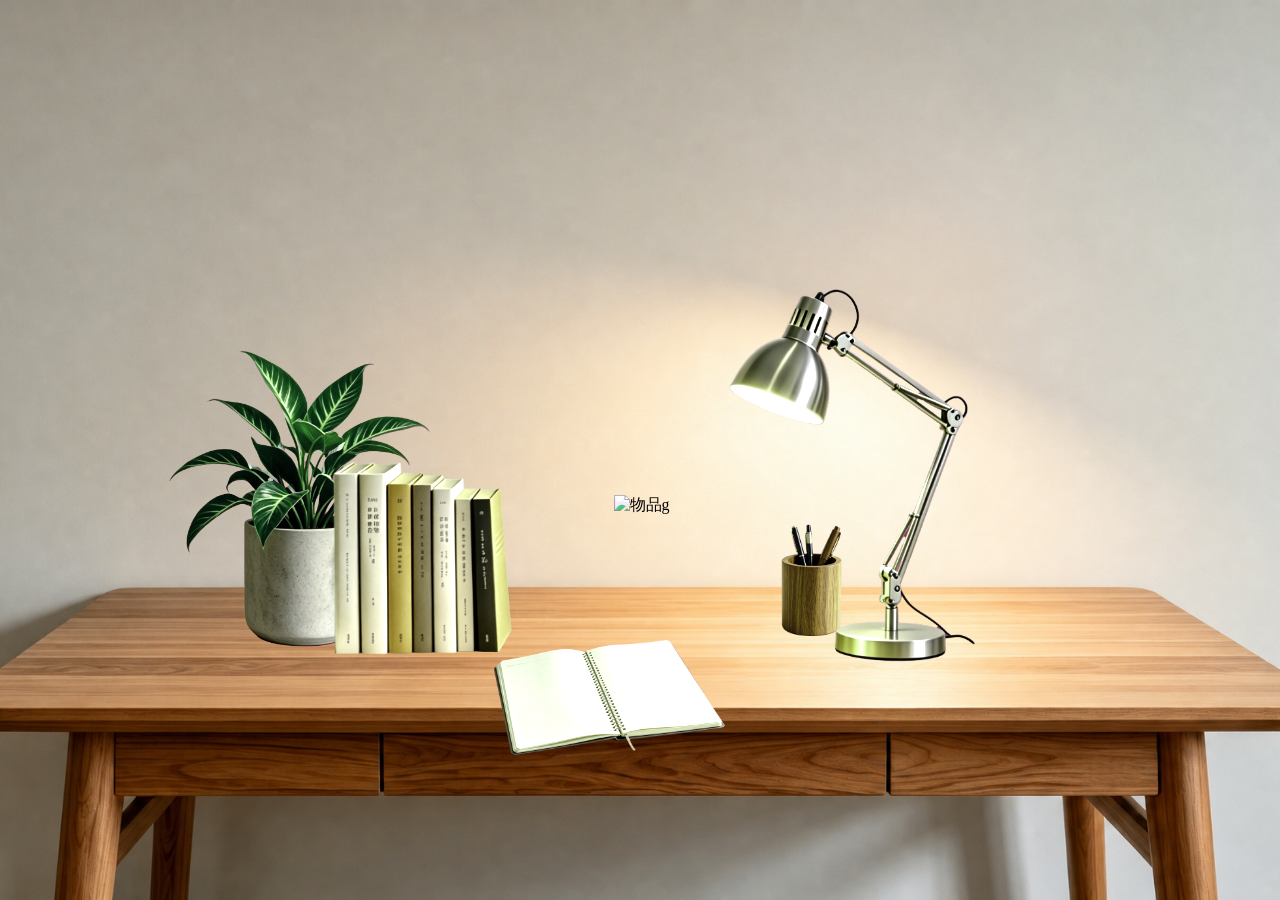
==== index.html @ 7837cdca "Add files via upload" ====
<!DOCTYPE html>
<html lang="zh-CN">
<head>
    <meta charset="UTF-8">
    <meta name="viewport" content="width=device-width, initial-scale=1.0">
    <title>桌里时光 - 桌面</title>
    <link rel="stylesheet" href="style.css">
    <script src="script.js" defer></script>
</head>
<body>
    <div class="desktop-scene">
        <div class="desk-background"></div>

        <div class="desk-item item-c" id="timerTrigger">
            <img src="assets/c.png" alt="物品c" class="item-img">
        </div>
        <div class="timer-float-display" id="timerFloatDisplay" style="display:none;">
            <span class="timer-float-emoji" id="timerFloatEmoji"></span>
            <span class="timer-float-time" id="timerFloatTime"></span>
        </div>

        <div class="desk-item item-f" id="readerTrigger">
            <img src="assets/f.png" alt="物品f" class="item-img">
        </div>

        <div class="desk-item item-g" id="calendarTrigger">
            <img src="assets/g.PNG" alt="物品g" class="item-img" id="imgG">
        </div>

        <div class="desk-item item-d" id="notebookTrigger">
            <img src="assets/d.png" alt="物品d" class="item-img">
        </div>

        <div class="desk-item item-b">
            <img src="assets/b.png" alt="物品b" class="item-img">
        </div>

        <div class="desk-item item-e" id="lampTrigger">
            <img src="assets/e.png" alt="物品e" class="item-img" id="lampImg">
        </div>
    </div>

    <div class="notebook-overlay" id="notebookOverlay">
        <div class="notebook" id="notebook">
            <div class="notebook-header">
                <span class="page-indicator">第 <span id="currentPage">1</span> 页</span>
                <div class="header-buttons">
                    <button class="save-btn" id="saveBtn">保存</button>
                    <button class="close-btn" id="closeNotebook">×</button>
                </div>
            </div>
            <div class="notebook-content" id="notebookContent">
                <textarea class="notebook-textarea" placeholder="在这里写下你的想法..."></textarea>
            </div>
            <div class="notebook-footer">
                <button class="nav-btn" id="prevPage">◀ 上一页</button>
                <button class="nav-btn" id="nextPage">下一页 ▶</button>
            </div>
        </div>
    </div>

    <div class="calendar-overlay" id="calendarOverlay">
        <div class="calendar" id="calendar">
            <div class="calendar-header">
                <button class="cal-nav-btn" id="prevMonth">◀</button>
                <span class="calendar-title" id="calendarTitle"></span>
                <button class="cal-nav-btn" id="nextMonth">▶</button>
                <button class="cal-close-btn" id="closeCalendar">×</button>
            </div>
            <div class="calendar-weekdays">
                <span>日</span><span>一</span><span>二</span><span>三</span><span>四</span><span>五</span><span>六</span>
            </div>
            <div class="calendar-days" id="calendarDays"></div>
            <div class="calendar-schedule">
                <div class="schedule-date" id="scheduleDate"></div>
                <textarea class="schedule-input" id="scheduleInput" placeholder="在此输入日程安排..."></textarea>
                <button class="schedule-save-btn" id="saveSchedule" onclick="saveScheduleDirect()">保存日程</button>
            </div>
        </div>
    </div>

    <div class="reader-overlay" id="readerOverlay">
        <div class="reader" id="reader">
            <div class="reader-header">
                <span class="reader-title">电子书阅读器</span>
                <div class="reader-controls">
                    <button class="reader-btn" id="minimizeReader">─</button>
                    <button class="reader-btn close" id="closeReader">×</button>
                </div>
            </div>
            <div class="reader-search">
                <input type="text" class="search-input" id="searchInput" placeholder="搜索书名或作者...">
                <button class="search-btn" id="searchBtn">搜索</button>
            </div>
            <div class="reader-content">
                <div class="search-results" id="searchResults"></div>
                <div class="book-preview" id="bookPreview" style="display:none;">
                    <div class="preview-header">
                        <img class="book-cover" id="bookCover" src="" alt="封面">
                        <div class="book-info">
                            <h3 class="book-title" id="bookTitle"></h3>
                            <p class="book-author" id="bookAuthor"></p>
                            <p class="book-desc" id="bookDesc"></p>
                            <button class="read-btn" id="readBtn">在线阅读</button>
                        </div>
                    </div>
                    <div class="preview-body" id="previewBody"></div>
                </div>
            </div>
        </div>
    </div>

    <div class="timer-overlay" id="timerOverlay">
        <div class="timer" id="timer">
            <div class="timer-header">
                <span class="timer-title">专注计时器</span>
                <button class="timer-close" id="closeTimer">×</button>
            </div>
            <div class="timer-setup" id="timerSetup">
                <p class="timer-desc">设置专注时间（分钟）</p>
                <div class="time-input-group">
                    <button class="time-adjust" id="decreaseTime">−</button>
                    <input type="number" class="time-input" id="timeInput" value="25" min="1" max="120">
                    <button class="time-adjust" id="increaseTime">+</button>
                </div>
                <button class="start-timer-btn" id="startTimer">开始计时</button>
            </div>
            <div class="timer-display" id="timerDisplay" style="display:none;">
                <div class="timer-circle">
                    <svg class="timer-svg" viewBox="0 0 100 100">
                        <circle class="timer-bg-circle" cx="50" cy="50" r="45"></circle>
                        <circle class="timer-progress" id="timerProgress" cx="50" cy="50" r="45"></circle>
                    </svg>
                    <div class="timer-time" id="timerTime">25:00</div>
                </div>
                <div class="timer-status" id="timerStatus">专注中...</div>
                <button class="pause-btn" id="pauseTimer">暂停</button>
                <button class="reset-btn" id="resetTimer">重置</button>
            </div>
            <div class="timer-complete" id="timerComplete" style="display:none;">
                <div class="complete-icon">🎉</div>
                <h3>太棒了！</h3>
                <p class="complete-msg" id="completeMsg">你完成了<span id="completedMins">25</span>分钟的专注学习！</p>
                <button class="done-btn" id="doneTimer">完成</button>
            </div>
        </div>
    </div>
</body>
</html>
---- style.css ----
* {
    margin: 0;
    padding: 0;
    box-sizing: border-box;
}

body {
    margin: 0;
    padding: 0;
    overflow: hidden;
}

.desktop-scene {
    position: relative;
    width: 100vw;
    height: 100vh;
}

.desk-background {
    position: absolute;
    top: 0;
    left: 0;
    width: 100%;
    height: 100%;
    background: url('assets/z.png') no-repeat center center;
    background-size: cover;
    z-index: 1;
}

.desk-item {
    position: absolute;
    z-index: 2;
    transition: transform 0.3s ease;
    cursor: pointer;
}

.desk-item:hover {
    transform: scale(1.05);
    z-index: 10;
}

.item-img {
    filter: hue-rotate(35deg) saturate(0.8) brightness(1.1);
    object-fit: contain;
}

.item-c {
    bottom: 27%;
    left: 10%;
    width: 336px;
    height: 336px;
}

.item-c .item-img {
    width: 100%;
    height: 100%;
    filter: hue-rotate(25deg) saturate(0.75) brightness(1.12);
}

.item-f {
    bottom: 25%;
    left: 24%;
    width: 220px;
    height: 220px;
}

.item-f .item-img {
    width: 100%;
    height: 100%;
    filter: hue-rotate(30deg) saturate(0.75) brightness(1.15);
}

.item-g {
    bottom: 25%;
    right: 38%;
    width: 180px;
    height: 180px;
}

.item-g .item-img {
    width: 100%;
    height: 100%;
    filter: hue-rotate(32deg) saturate(0.78) brightness(1.12);
}

.item-d {
    bottom: 9%;
    left: 38%;
    width: 240px;
    height: 240px;
}

.item-d .item-img {
    width: 100%;
    height: 100%;
    filter: hue-rotate(35deg) saturate(0.8) brightness(1.15);
}

.item-b {
    bottom: 29%;
    right: 32%;
    width: 120px;
    height: 120px;
}

.item-b .item-img {
    width: 100%;
    height: 100%;
    filter: hue-rotate(30deg) saturate(0.7) brightness(1.15);
}

.item-e {
    bottom: 25%;
    right: 18%;
    width: 400px;
    height: 400px;
}

.item-e .item-img {
    width: 100%;
    height: 100%;
    filter: hue-rotate(38deg) saturate(0.65) brightness(1.18);
}

@media (max-width: 768px) {
    .item-b {
        width: 70px;
        height: 70px;
        right: 30%;
    }

    .item-e {
        width: 200px;
        height: 200px;
        right: 5%;
    }
}

.notebook-overlay {
    position: fixed;
    top: 0;
    left: 0;
    width: 100%;
    height: 100%;
    background: rgba(0, 0, 0, 0.5);
    display: none;
    justify-content: center;
    align-items: center;
    z-index: 1000;
}

.notebook-overlay.active {
    display: flex;
}

.notebook {
    width: 75vw;
    height: 80vh;
    max-width: 1200px;
    background: linear-gradient(135deg, #f5e6d3 0%, #f0dcc5 100%);
    border-radius: 8px;
    box-shadow: 0 20px 60px rgba(0, 0, 0, 0.3), inset 0 2px 4px rgba(255, 255, 255, 0.5);
    display: flex;
    flex-direction: column;
    position: relative;
    cursor: move;
}

.notebook::before {
    content: '';
    position: absolute;
    left: 60px;
    top: 0;
    bottom: 0;
    width: 2px;
    background: rgba(200, 150, 100, 0.4);
}

.notebook-header {
    padding: 15px 20px;
    display: flex;
    justify-content: space-between;
    align-items: center;
    border-bottom: 1px solid rgba(180, 140, 100, 0.3);
    background: rgba(255, 255, 255, 0.2);
}

.page-indicator {
    font-size: 16px;
    color: #6b5344;
    font-weight: 500;
}

.header-buttons {
    display: flex;
    gap: 10px;
    align-items: center;
}

.save-btn {
    padding: 8px 16px;
    border: 1px solid rgba(100, 160, 100, 0.5);
    background: rgba(100, 160, 100, 0.2);
    color: #4a6b4a;
    border-radius: 6px;
    cursor: pointer;
    font-size: 14px;
    transition: all 0.3s ease;
}

.save-btn:hover {
    background: rgba(100, 160, 100, 0.4);
    color: #2d4a2d;
}

.close-btn {
    width: 32px;
    height: 32px;
    border: none;
    background: rgba(180, 100, 80, 0.2);
    color: #6b5344;
    font-size: 24px;
    border-radius: 50%;
    cursor: pointer;
    display: flex;
    align-items: center;
    justify-content: center;
    transition: all 0.3s ease;
}

.close-btn:hover {
    background: rgba(180, 100, 80, 0.4);
    color: #fff;
}

.notebook-content {
    flex: 1;
    padding: 30px 40px 20px 80px;
    overflow: hidden;
}

.notebook-textarea {
    width: 100%;
    height: 100%;
    border: none;
    background: transparent;
    resize: none;
    font-size: 18px;
    line-height: 2;
    color: #4a3c31;
    font-family: 'Georgia', serif;
    outline: none;
}

.notebook-textarea::placeholder {
    color: #a89080;
}

.notebook-footer {
    padding: 15px 20px;
    display: flex;
    justify-content: space-between;
    border-top: 1px solid rgba(180, 140, 100, 0.3);
    background: rgba(255, 255, 255, 0.2);
}

.nav-btn {
    padding: 10px 20px;
    border: 1px solid rgba(180, 140, 100, 0.4);
    background: rgba(255, 255, 255, 0.3);
    color: #6b5344;
    border-radius: 6px;
    cursor: pointer;
    font-size: 14px;
    transition: all 0.3s ease;
}

.nav-btn:hover {
    background: rgba(180, 140, 100, 0.3);
}

.nav-btn:disabled {
    opacity: 0.5;
    cursor: not-allowed;
}

.save-notification {
    position: fixed;
    bottom: 30px;
    left: 50%;
    transform: translateX(-50%);
    padding: 12px 24px;
    background: rgba(100, 160, 100, 0.9);
    color: white;
    border-radius: 8px;
    font-size: 16px;
    z-index: 2000;
    animation: fadeInOut 2s ease;
}

@keyframes fadeInOut {
    0% { opacity: 0; transform: translateX(-50%) translateY(20px); }
    20% { opacity: 1; transform: translateX(-50%) translateY(0); }
    80% { opacity: 1; transform: translateX(-50%) translateY(0); }
    100% { opacity: 0; transform: translateX(-50%) translateY(-20px); }
}

.timer-float-display {
    position: absolute;
    top: 23%;
    left: 17%;
    z-index: 100;
    display: flex;
    align-items: center;
    gap: 8px;
    padding: 10px 16px;
    background: rgba(255, 255, 255, 0.85);
    border-radius: 12px;
    box-shadow: 0 4px 15px rgba(0, 0, 0, 0.2);
    font-size: 18px;
    color: #333;
}

.timer-float-emoji {
    font-size: 28px;
}

.timer-float-time {
    font-weight: bold;
    font-family: monospace;
}

@media (max-width: 768px) {
    .notebook {
        width: 90vw;
        height: 75vh;
    }

    .notebook::before {
        left: 40px;
    }

    .notebook-content {
        padding: 20px 20px 20px 55px;
    }

    .notebook-textarea {
        font-size: 16px;
    }
}

.calendar-overlay {
    position: fixed;
    top: 0;
    left: 0;
    width: 100%;
    height: 100%;
    background: rgba(0, 0, 0, 0.5);
    display: none;
    justify-content: center;
    align-items: center;
    z-index: 1000;
}

.calendar-overlay.active {
    display: flex;
}

.calendar {
    width: 400px;
    background: linear-gradient(135deg, #f5f5f5 0%, #e8e8e8 100%);
    border-radius: 12px;
    box-shadow: 0 20px 60px rgba(0, 0, 0, 0.3);
    padding: 20px;
    cursor: move;
}

.calendar-header {
    display: flex;
    justify-content: space-between;
    align-items: center;
    margin-bottom: 20px;
    padding-bottom: 15px;
    border-bottom: 2px solid rgba(0, 0, 0, 0.1);
}

.calendar-title {
    font-size: 22px;
    font-weight: bold;
    color: #333;
}

.cal-nav-btn {
    width: 36px;
    height: 36px;
    border: none;
    background: rgba(0, 0, 0, 0.05);
    color: #333;
    font-size: 16px;
    border-radius: 50%;
    cursor: pointer;
    transition: all 0.3s ease;
}

.cal-nav-btn:hover {
    background: rgba(0, 0, 0, 0.15);
}

.cal-close-btn {
    width: 32px;
    height: 32px;
    border: none;
    background: rgba(200, 100, 80, 0.2);
    color: #6b5344;
    font-size: 24px;
    border-radius: 50%;
    cursor: pointer;
    transition: all 0.3s ease;
}

.cal-close-btn:hover {
    background: rgba(200, 100, 80, 0.4);
    color: #fff;
}

.calendar-weekdays {
    display: grid;
    grid-template-columns: repeat(7, 1fr);
    text-align: center;
    margin-bottom: 10px;
}

.calendar-weekdays span {
    font-size: 14px;
    font-weight: bold;
    color: #666;
    padding: 5px;
}

.calendar-days {
    display: grid;
    grid-template-columns: repeat(7, 1fr);
    gap: 5px;
}

.calendar-day {
    width: 40px;
    height: 40px;
    display: flex;
    align-items: center;
    justify-content: center;
    font-size: 14px;
    color: #333;
    background: rgba(255, 255, 255, 0.5);
    border-radius: 50%;
    cursor: pointer;
    transition: all 0.2s ease;
}

.calendar-day:hover {
    background: rgba(100, 150, 200, 0.3);
}

.calendar-day.today {
    background: rgba(100, 160, 100, 0.4);
    font-weight: bold;
}

.calendar-day.selected {
    background: rgba(100, 150, 200, 0.6);
    font-weight: bold;
}

.calendar-day.other-month {
    color: #aaa;
}

.calendar-day.has-schedule::after {
    content: '•';
    color: #e74c3c;
    font-size: 10px;
    position: absolute;
    bottom: 2px;
}

.calendar-schedule {
    margin-top: 20px;
    padding-top: 15px;
    border-top: 2px solid rgba(0, 0, 0, 0.1);
}

.schedule-date {
    font-size: 16px;
    font-weight: bold;
    color: #333;
    margin-bottom: 10px;
}

.schedule-input {
    width: 100%;
    height: 80px;
    border: 1px solid rgba(0, 0, 0, 0.2);
    border-radius: 8px;
    padding: 10px;
    font-size: 14px;
    resize: none;
    font-family: inherit;
    background: rgba(255, 255, 255, 0.8);
}

.schedule-input:focus {
    outline: none;
    border-color: rgba(100, 150, 200, 0.6);
}

.schedule-save-btn {
    margin-top: 10px;
    padding: 10px 20px;
    border: 1px solid rgba(100, 160, 100, 0.5);
    background: rgba(100, 160, 100, 0.2);
    color: #4a6b4a;
    border-radius: 6px;
    cursor: pointer;
    font-size: 14px;
    transition: all 0.3s ease;
}

.schedule-save-btn:hover {
    background: rgba(100, 160, 100, 0.4);
    color: #2d4a2d;
}

@media (max-width: 768px) {
    .calendar {
        width: 90vw;
        padding: 15px;
    }

    .calendar-day {
        width: 35px;
        height: 35px;
        font-size: 12px;
    }
}

.reader-overlay {
    position: fixed;
    top: 0;
    left: 0;
    width: 100%;
    height: 100%;
    background: rgba(0, 0, 0, 0.5);
    display: none;
    justify-content: center;
    align-items: center;
    z-index: 1000;
}

.reader-overlay.active {
    display: flex;
}

.reader {
    width: 700px;
    height: 85vh;
    max-width: 90vw;
    background: linear-gradient(135deg, #f5e6d3 0%, #f0dcc5 100%);
    border-radius: 12px;
    box-shadow: 0 20px 60px rgba(0, 0, 0, 0.3);
    display: flex;
    flex-direction: column;
    cursor: move;
}

.reader-header {
    display: flex;
    justify-content: space-between;
    align-items: center;
    padding: 15px 20px;
    border-bottom: 2px solid rgba(180, 140, 100, 0.3);
    background: rgba(255, 255, 255, 0.2);
}

.reader-title {
    font-size: 18px;
    font-weight: bold;
    color: #6b5344;
}

.reader-controls {
    display: flex;
    gap: 10px;
}

.reader-btn {
    width: 32px;
    height: 32px;
    border: none;
    background: rgba(0, 0, 0, 0.1);
    color: #6b5344;
    font-size: 18px;
    border-radius: 50%;
    cursor: pointer;
    transition: all 0.3s ease;
}

.reader-btn:hover {
    background: rgba(0, 0, 0, 0.2);
}

.reader-btn.close:hover {
    background: rgba(200, 100, 80, 0.4);
    color: #fff;
}

.reader-search {
    display: flex;
    padding: 15px 20px;
    gap: 10px;
    border-bottom: 1px solid rgba(180, 140, 100, 0.2);
}

.search-input {
    flex: 1;
    padding: 10px 15px;
    border: 1px solid rgba(180, 140, 100, 0.4);
    border-radius: 6px;
    font-size: 14px;
    background: rgba(255, 255, 255, 0.8);
    outline: none;
}

.search-input:focus {
    border-color: rgba(100, 150, 200, 0.6);
}

.search-btn {
    padding: 10px 20px;
    border: 1px solid rgba(100, 160, 100, 0.5);
    background: rgba(100, 160, 100, 0.2);
    color: #4a6b4a;
    border-radius: 6px;
    cursor: pointer;
    font-size: 14px;
    transition: all 0.3s ease;
}

.search-btn:hover {
    background: rgba(100, 160, 100, 0.4);
    color: #2d4a2d;
}

.reader-content {
    flex: 1;
    overflow-y: auto;
    padding: 20px;
}

.search-results {
    display: grid;
    grid-template-columns: repeat(auto-fill, minmax(150px, 1fr));
    gap: 15px;
}

.book-item {
    background: rgba(255, 255, 255, 0.6);
    border-radius: 8px;
    padding: 10px;
    cursor: pointer;
    transition: all 0.3s ease;
    text-align: center;
}

.book-item:hover {
    background: rgba(255, 255, 255, 0.9);
    transform: translateY(-3px);
    box-shadow: 0 5px 15px rgba(0, 0, 0, 0.1);
}

.book-item img {
    width: 100%;
    height: 180px;
    object-fit: cover;
    border-radius: 4px;
    background: #ddd;
}

.book-item-title {
    font-size: 13px;
    font-weight: bold;
    color: #4a3c31;
    margin-top: 8px;
    overflow: hidden;
    text-overflow: ellipsis;
    white-space: nowrap;
}

.book-item-author {
    font-size: 11px;
    color: #8b7355;
    margin-top: 4px;
}

.book-preview {
    background: rgba(255, 255, 255, 0.6);
    border-radius: 8px;
    padding: 20px;
}

.preview-header {
    display: flex;
    gap: 20px;
    margin-bottom: 15px;
}

.book-cover {
    width: 120px;
    height: 160px;
    object-fit: cover;
    border-radius: 4px;
    background: #ddd;
}

.book-info {
    flex: 1;
}

.book-title {
    font-size: 18px;
    font-weight: bold;
    color: #4a3c31;
    margin: 0 0 8px 0;
}

.book-author {
    font-size: 14px;
    color: #8b7355;
    margin: 0 0 10px 0;
}

.book-desc {
    font-size: 13px;
    color: #6b5344;
    line-height: 1.6;
    margin: 0 0 15px 0;
    max-height: 80px;
    overflow: hidden;
}

.read-btn {
    padding: 10px 25px;
    border: 1px solid rgba(100, 150, 200, 0.5);
    background: rgba(100, 150, 200, 0.2);
    color: #4a6b8a;
    border-radius: 6px;
    cursor: pointer;
    font-size: 14px;
    transition: all 0.3s ease;
}

.read-btn:hover {
    background: rgba(100, 150, 200, 0.4);
    color: #2d4a6a;
}

.preview-body {
    border-top: 1px solid rgba(180, 140, 100, 0.3);
    padding-top: 15px;
}

.preview-body iframe {
    width: 100%;
    height: 400px;
    border: none;
    border-radius: 4px;
    background: #fff;
}

.loading {
    text-align: center;
    padding: 40px;
    color: #8b7355;
    font-size: 14px;
}

.no-results {
    text-align: center;
    padding: 40px;
    color: #8b7355;
    font-size: 14px;
}

@media (max-width: 768px) {
    .reader {
        width: 95vw;
        height: 80vh;
    }

    .preview-header {
        flex-direction: column;
        align-items: center;
    }

    .book-cover {
        width: 100px;
        height: 130px;
    }

    .book-info {
        text-align: center;
    }
}

.timer-overlay {
    position: fixed;
    top: 0;
    left: 0;
    width: 100%;
    height: 100%;
    background: rgba(0, 0, 0, 0.5);
    display: none;
    justify-content: center;
    align-items: center;
    z-index: 1000;
}

.timer-overlay.active {
    display: flex;
}

.timer {
    width: 350px;
    background: linear-gradient(135deg, #f5e6d3 0%, #f0dcc5 100%);
    border-radius: 12px;
    box-shadow: 0 20px 60px rgba(0, 0, 0, 0.3);
    padding: 25px;
    cursor: move;
}

.timer-header {
    display: flex;
    justify-content: space-between;
    align-items: center;
    margin-bottom: 25px;
    padding-bottom: 15px;
    border-bottom: 2px solid rgba(180, 140, 100, 0.3);
}

.timer-title {
    font-size: 20px;
    font-weight: bold;
    color: #6b5344;
}

.timer-close {
    width: 32px;
    height: 32px;
    border: none;
    background: rgba(200, 100, 80, 0.2);
    color: #6b5344;
    font-size: 24px;
    border-radius: 50%;
    cursor: pointer;
    transition: all 0.3s ease;
}

.timer-close:hover {
    background: rgba(200, 100, 80, 0.4);
    color: #fff;
}

.timer-setup {
    text-align: center;
}

.timer-desc {
    font-size: 16px;
    color: #6b5344;
    margin-bottom: 20px;
}

.time-input-group {
    display: flex;
    justify-content: center;
    align-items: center;
    gap: 15px;
    margin-bottom: 25px;
}

.time-adjust {
    width: 40px;
    height: 40px;
    border: none;
    background: rgba(100, 150, 200, 0.3);
    color: #4a6b8a;
    font-size: 24px;
    border-radius: 50%;
    cursor: pointer;
    transition: all 0.3s ease;
}

.time-adjust:hover {
    background: rgba(100, 150, 200, 0.5);
}

.time-input {
    width: 80px;
    height: 50px;
    text-align: center;
    font-size: 28px;
    font-weight: bold;
    color: #4a3c31;
    border: 2px solid rgba(180, 140, 100, 0.4);
    border-radius: 8px;
    background: rgba(255, 255, 255, 0.8);
    outline: none;
}

.time-input:focus {
    border-color: rgba(100, 150, 200, 0.6);
}

.start-timer-btn {
    padding: 12px 40px;
    border: 1px solid rgba(100, 160, 100, 0.5);
    background: rgba(100, 160, 100, 0.3);
    color: #4a6b4a;
    font-size: 18px;
    font-weight: bold;
    border-radius: 25px;
    cursor: pointer;
    transition: all 0.3s ease;
}

.start-timer-btn:hover {
    background: rgba(100, 160, 100, 0.5);
    transform: scale(1.05);
}

.timer-display {
    text-align: center;
}

.timer-circle {
    position: relative;
    width: 200px;
    height: 200px;
    margin: 0 auto 20px;
}

.timer-svg {
    transform: rotate(-90deg);
    width: 100%;
    height: 100%;
}

.timer-bg-circle {
    fill: none;
    stroke: rgba(180, 140, 100, 0.2);
    stroke-width: 8;
}

.timer-progress {
    fill: none;
    stroke: rgba(100, 160, 100, 0.8);
    stroke-width: 8;
    stroke-linecap: round;
    stroke-dasharray: 283;
    stroke-dashoffset: 0;
    transition: stroke-dashoffset 1s linear;
}

.timer-time {
    position: absolute;
    top: 50%;
    left: 50%;
    transform: translate(-50%, -50%);
    font-size: 42px;
    font-weight: bold;
    color: #4a3c31;
}

.timer-status {
    font-size: 16px;
    color: #8b7355;
    margin-bottom: 20px;
}

.pause-btn, .reset-btn {
    padding: 10px 25px;
    border: 1px solid rgba(180, 140, 100, 0.4);
    background: rgba(255, 255, 255, 0.5);
    color: #6b5344;
    font-size: 14px;
    border-radius: 20px;
    cursor: pointer;
    transition: all 0.3s ease;
    margin: 0 5px;
}

.pause-btn:hover, .reset-btn:hover {
    background: rgba(180, 140, 100, 0.3);
}

.timer-complete {
    text-align: center;
    padding: 20px 0;
}

.complete-icon {
    font-size: 60px;
    margin-bottom: 15px;
}

.complete-msg {
    font-size: 16px;
    color: #6b5344;
    margin: 15px 0 25px;
}

.done-btn {
    padding: 12px 40px;
    border: 1px solid rgba(100, 150, 200, 0.5);
    background: rgba(100, 150, 200, 0.3);
    color: #4a6b8a;
    font-size: 16px;
    font-weight: bold;
    border-radius: 25px;
    cursor: pointer;
    transition: all 0.3s ease;
}

.done-btn:hover {
    background: rgba(100, 150, 200, 0.5);
}
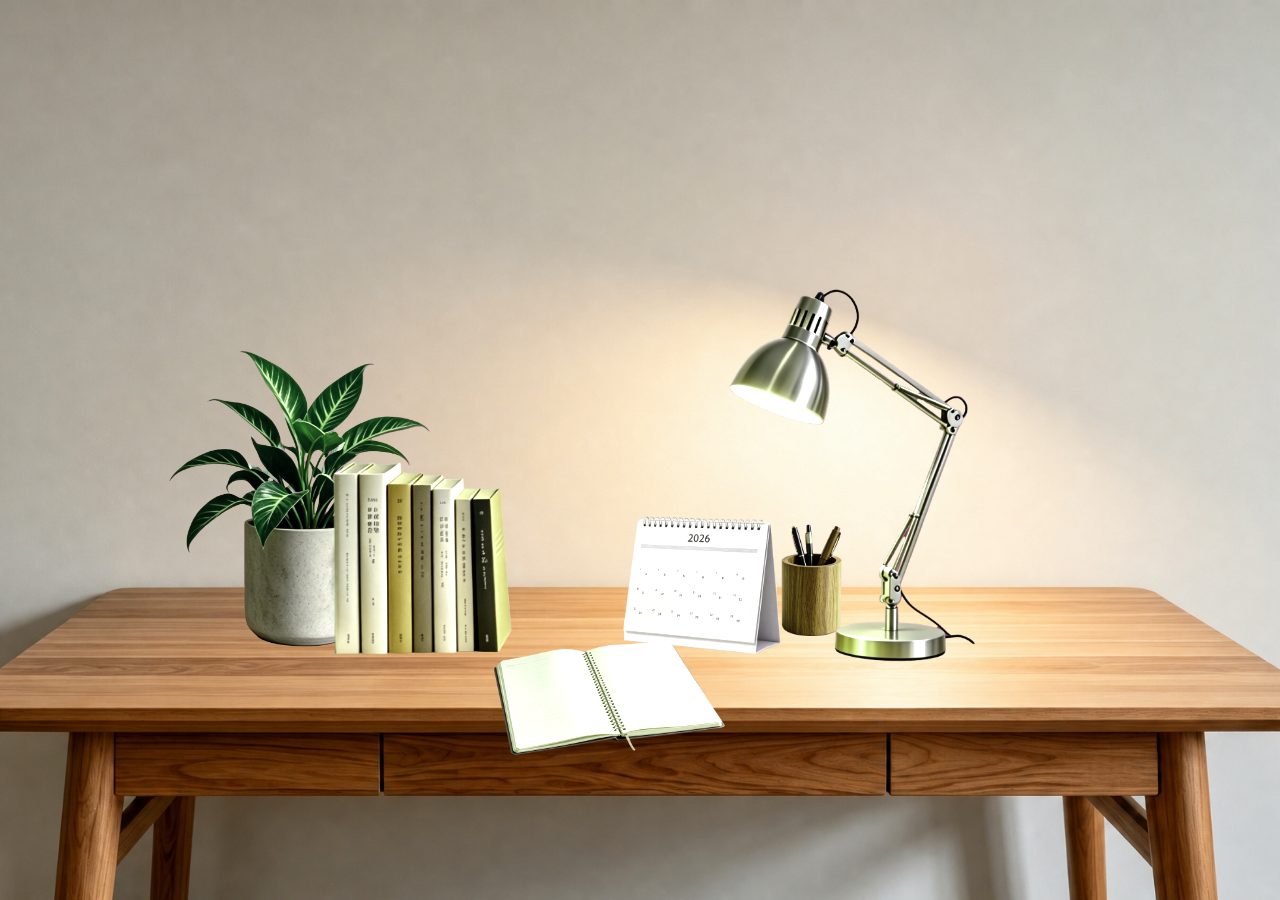
==== commit 98621ba5: "Add files via upload" ====
--- a/index.html
+++ b/index.html
@@ -24,7 +24,7 @@
         </div>
 
         <div class="desk-item item-g" id="calendarTrigger">
-            <img src="assets/g.PNG" alt="物品g" class="item-img" id="imgG">
+            <img src="assets/g.png" alt="物品g" class="item-img" id="imgG">
         </div>
 
         <div class="desk-item item-d" id="notebookTrigger">
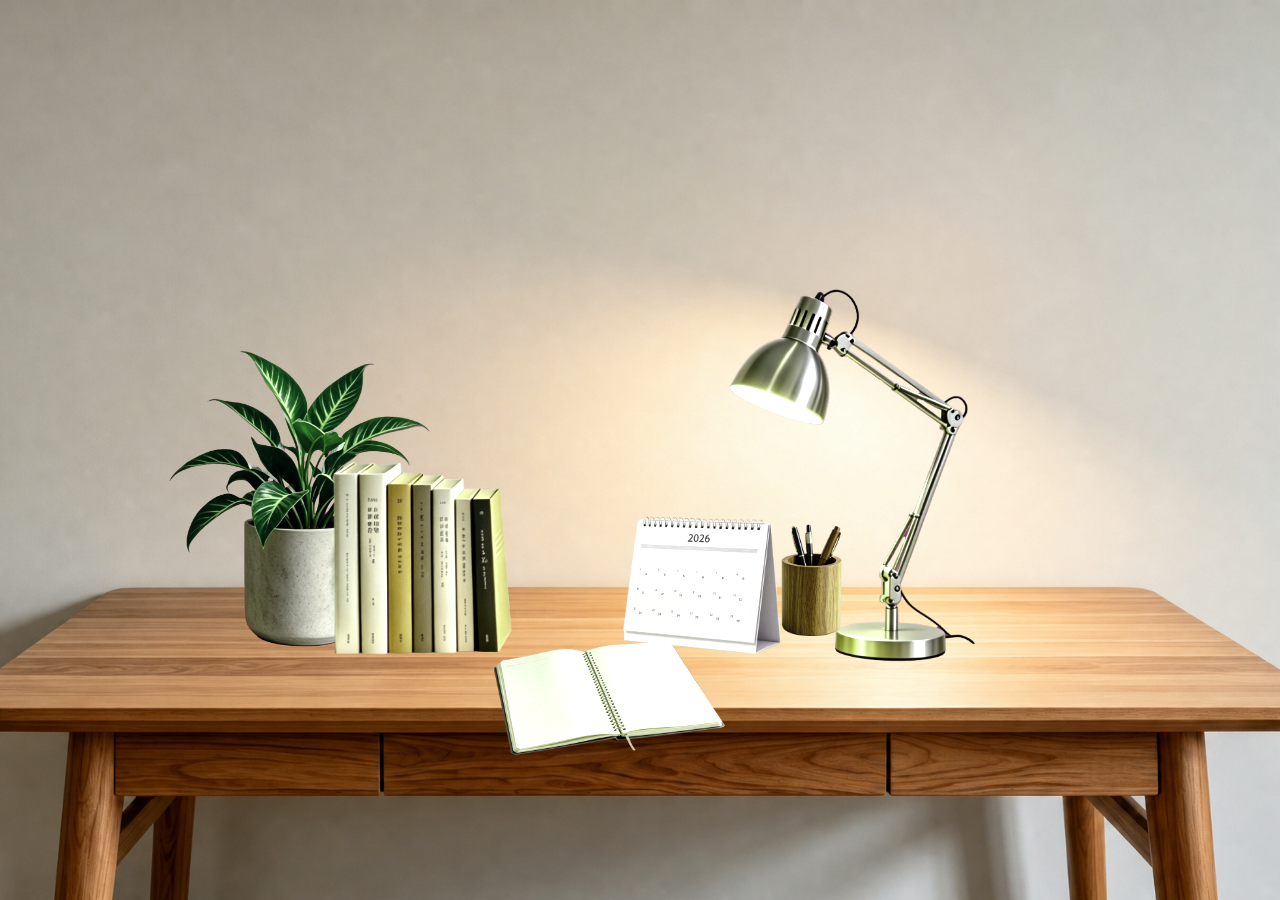
==== commit c9c34d7b: "Add files via upload" ====
--- a/index.html
+++ b/index.html
@@ -31,12 +31,81 @@
             <img src="assets/d.png" alt="物品d" class="item-img">
         </div>
 
-        <div class="desk-item item-b">
+        <div class="desk-item item-b" id="penHolderTrigger">
             <img src="assets/b.png" alt="物品b" class="item-img">
         </div>
 
         <div class="desk-item item-e" id="lampTrigger">
             <img src="assets/e.png" alt="物品e" class="item-img" id="lampImg">
+        </div>
+    </div>
+
+    <div class="pen-holder-overlay" id="penHolderOverlay">
+        <div class="pen-holder" id="penHolder">
+            <div class="pen-holder-header">
+                <span class="pen-holder-title">选择笔</span>
+                <button class="close-btn" id="closePenHolder">×</button>
+            </div>
+            <div class="pen-list" id="penList">
+                <div class="pen-item" data-pen="fountain-black" data-color="#333" data-font="serif">
+                    <div class="pen-icon fountain-pen black-pen"></div>
+                    <span class="pen-name">黑色钢笔</span>
+                </div>
+                <div class="pen-item" data-pen="fountain-blue" data-color="#1a5f7a" data-font="serif">
+                    <div class="pen-icon fountain-pen blue-pen"></div>
+                    <span class="pen-name">蓝色钢笔</span>
+                </div>
+                <div class="pen-item" data-pen="marker-black" data-color="#222" data-font="sans-serif">
+                    <div class="pen-icon marker-pen black-pen"></div>
+                    <span class="pen-name">黑色马克笔</span>
+                </div>
+                <div class="pen-item" data-pen="marker-red" data-color="#e74c3c" data-font="sans-serif">
+                    <div class="pen-icon marker-pen red-pen"></div>
+                    <span class="pen-name">红色马克笔</span>
+                </div>
+                <div class="pen-item" data-pen="brush-black" data-color="#2c2c2c" data-font="cursive">
+                    <div class="pen-icon brush-pen black-pen"></div>
+                    <span class="pen-name">黑色毛笔</span>
+                </div>
+                <div class="pen-item" data-pen="brush-red" data-color="#8b0000" data-font="cursive">
+                    <div class="pen-icon brush-pen red-pen"></div>
+                    <span class="pen-name">红色毛笔</span>
+                </div>
+                <div class="pen-item" data-pen="pencil" data-color="#555" data-font="monospace">
+                    <div class="pen-icon pencil-pen"></div>
+                    <span class="pen-name">铅笔</span>
+                </div>
+                <div class="pen-item" data-pen="color-green" data-color="#27ae60" data-font="sans-serif">
+                    <div class="pen-icon color-pen green-pen"></div>
+                    <span class="pen-name">绿色彩笔</span>
+                </div>
+                <div class="pen-item" data-pen="color-purple" data-color="#9b59b6" data-font="sans-serif">
+                    <div class="pen-icon color-pen purple-pen"></div>
+                    <span class="pen-name">紫彩笔</span>
+                </div>
+                <div class="pen-item" data-pen="color-orange" data-color="#e67e22" data-font="sans-serif">
+                    <div class="pen-icon color-pen orange-pen"></div>
+                    <span class="pen-name">橙彩笔</span>
+                </div>
+            </div>
+        </div>
+        
+        <!-- 笔设置右键菜单 -->
+        <div class="pen-settings-menu" id="penSettingsMenu">
+            <div class="menu-item">
+                <span class="menu-label">笔大小:</span>
+                <input type="range" id="penSizeSlider" min="1" max="7" value="3">
+                <span class="menu-value" id="penSizeValue">中等</span>
+            </div>
+            <div class="menu-item">
+                <span class="menu-label">颜色深浅:</span>
+                <input type="range" id="colorIntensitySlider" min="0.3" max="1" step="0.1" value="1">
+                <span class="menu-value" id="colorIntensityValue">最深</span>
+            </div>
+            <div class="menu-divider"></div>
+            <div class="menu-item apply-btn">
+                <button id="applyPenSettings">应用设置</button>
+            </div>
         </div>
     </div>
 
@@ -44,16 +113,25 @@
         <div class="notebook" id="notebook">
             <div class="notebook-header">
                 <span class="page-indicator">第 <span id="currentPage">1</span> 页</span>
+                <span class="current-pen-indicator" id="currentPenIndicator">
+                    <span class="pen-preview" id="penPreview"></span>
+                    <span class="pen-label" id="penLabel">黑色钢笔</span>
+                </span>
                 <div class="header-buttons">
                     <button class="save-btn" id="saveBtn">保存</button>
                     <button class="close-btn" id="closeNotebook">×</button>
                 </div>
             </div>
             <div class="notebook-content" id="notebookContent">
-                <textarea class="notebook-textarea" placeholder="在这里写下你的想法..."></textarea>
+                <div class="notebook-editor" id="notebookEditor" contenteditable="true" placeholder="在这里写下你的想法..."></div>
+                <div class="notebook-images" id="notebookImages"></div>
             </div>
             <div class="notebook-footer">
                 <button class="nav-btn" id="prevPage">◀ 上一页</button>
+                <label class="add-image-btn">
+                    <input type="file" accept="image/*" id="imageInput" style="display:none;">
+                    <span>📷 添加图片</span>
+                </label>
                 <button class="nav-btn" id="nextPage">下一页 ▶</button>
             </div>
         </div>
@@ -74,7 +152,14 @@
             <div class="calendar-schedule">
                 <div class="schedule-date" id="scheduleDate"></div>
                 <textarea class="schedule-input" id="scheduleInput" placeholder="在此输入日程安排..."></textarea>
-                <button class="schedule-save-btn" id="saveSchedule" onclick="saveScheduleDirect()">保存日程</button>
+                <div class="schedule-actions">
+                    <label class="complete-checkbox">
+                        <input type="checkbox" id="scheduleComplete">
+                        <span class="checkbox-custom"></span>
+                        <span class="checkbox-label">标记完成</span>
+                    </label>
+                    <button class="schedule-save-btn" id="saveSchedule" onclick="saveScheduleDirect()">保存日程</button>
+                </div>
             </div>
         </div>
     </div>
--- a/style.css
+++ b/style.css
@@ -101,6 +101,11 @@
     right: 32%;
     width: 120px;
     height: 120px;
+    z-index: 3;
+}
+
+.item-b:hover {
+    z-index: 11;
 }
 
 .item-b .item-img {
@@ -114,6 +119,7 @@
     right: 18%;
     width: 400px;
     height: 400px;
+    z-index: 2;
 }
 
 .item-e .item-img {
@@ -134,6 +140,283 @@
         height: 200px;
         right: 5%;
     }
+}
+
+.pen-holder-overlay {
+    position: fixed;
+    top: 0;
+    left: 0;
+    width: 100%;
+    height: 100%;
+    background: rgba(0, 0, 0, 0.5);
+    display: none;
+    justify-content: center;
+    align-items: center;
+    z-index: 1000;
+}
+
+.pen-holder-overlay.active {
+    display: flex;
+}
+
+.pen-holder {
+    width: 400px;
+    max-height: 80vh;
+    background: linear-gradient(135deg, #f5e6d3 0%, #e8d4b8 100%);
+    border-radius: 15px;
+    box-shadow: 0 10px 40px rgba(0, 0, 0, 0.3);
+    padding: 20px;
+    position: relative;
+}
+
+.pen-holder-header {
+    display: flex;
+    justify-content: space-between;
+    align-items: center;
+    padding-bottom: 15px;
+    border-bottom: 2px solid rgba(180, 140, 100, 0.3);
+}
+
+.pen-holder-title {
+    font-size: 20px;
+    font-weight: bold;
+    color: #6b5344;
+}
+
+.pen-list {
+    display: grid;
+    grid-template-columns: repeat(2, 1fr);
+    gap: 15px;
+    padding: 20px 0;
+    overflow-y: auto;
+    max-height: 60vh;
+}
+
+.pen-item {
+    display: flex;
+    flex-direction: column;
+    align-items: center;
+    padding: 15px;
+    background: rgba(255, 255, 255, 0.5);
+    border-radius: 10px;
+    cursor: pointer;
+    transition: all 0.3s ease;
+    border: 2px solid transparent;
+}
+
+.pen-item:hover {
+    background: rgba(255, 255, 255, 0.8);
+    transform: scale(1.05);
+}
+
+.pen-item.selected {
+    border-color: #6b5344;
+    background: rgba(180, 140, 100, 0.3);
+}
+
+.pen-icon {
+    width: 60px;
+    height: 60px;
+    border-radius: 8px;
+    margin-bottom: 10px;
+    display: flex;
+    align-items: center;
+    justify-content: center;
+    font-size: 30px;
+}
+
+.fountain-pen {
+    background: linear-gradient(135deg, #ddd 0%, #bbb 100%);
+    border-radius: 50%;
+}
+
+.fountain-pen::after {
+    content: '✒';
+}
+
+.marker-pen {
+    background: linear-gradient(135deg, #eee 0%, #ccc 100%);
+    border-radius: 4px;
+}
+
+.marker-pen::after {
+    content: '🖊';
+}
+
+.brush-pen {
+    background: linear-gradient(135deg, #ddd 0%, #999 100%);
+    border-radius: 20% 20% 50% 50%;
+}
+
+.brush-pen::after {
+    content: '🖌';
+}
+
+.pencil-pen {
+    background: linear-gradient(135deg, #f5e6d3 0%, #d4c4a8 100%);
+    border-radius: 4px;
+}
+
+.pencil-pen::after {
+    content: '✏';
+}
+
+.color-pen {
+    border-radius: 50%;
+}
+
+.black-pen {
+    background: linear-gradient(135deg, #444 0%, #222 100%);
+    color: #fff;
+}
+
+.blue-pen {
+    background: linear-gradient(135deg, #1a5f7a 0%, #0d3d5c 100%);
+    color: #fff;
+}
+
+.red-pen {
+    background: linear-gradient(135deg, #e74c3c 0%, #c0392b 100%);
+    color: #fff;
+}
+
+.green-pen {
+    background: linear-gradient(135deg, #27ae60 0%, #1e8449 100%);
+    color: #fff;
+}
+
+.purple-pen {
+    background: linear-gradient(135deg, #9b59b6 0%, #7d3c98 100%);
+    color: #fff;
+}
+
+.orange-pen {
+    background: linear-gradient(135deg, #e67e22 0%, #d35400 100%);
+    color: #fff;
+}
+
+.pen-name {
+    font-size: 14px;
+    color: #6b5344;
+    font-weight: 500;
+}
+
+.pen-settings-menu {
+    position: fixed;
+    top: 50%;
+    left: 50%;
+    transform: translate(-50%, -50%);
+    background: linear-gradient(135deg, #f5e6d3 0%, #e8d4b8 100%);
+    border-radius: 12px;
+    box-shadow: 0 10px 40px rgba(0, 0, 0, 0.3);
+    padding: 20px;
+    z-index: 1010;
+    display: none;
+    min-width: 300px;
+}
+
+.pen-settings-menu.active {
+    display: block;
+}
+
+.pen-settings-menu .menu-item {
+    display: flex;
+    align-items: center;
+    gap: 10px;
+    margin-bottom: 15px;
+}
+
+.pen-settings-menu .menu-label {
+    width: 80px;
+    font-size: 14px;
+    color: #6b5344;
+    font-weight: 500;
+}
+
+.pen-settings-menu .menu-value {
+    width: 60px;
+    font-size: 14px;
+    color: #6b5344;
+    text-align: right;
+}
+
+.pen-settings-menu input[type="range"] {
+    flex: 1;
+    height: 6px;
+    background: rgba(180, 140, 100, 0.3);
+    border-radius: 3px;
+    outline: none;
+    -webkit-appearance: none;
+}
+
+.pen-settings-menu input[type="range"]::-webkit-slider-thumb {
+    -webkit-appearance: none;
+    width: 16px;
+    height: 16px;
+    background: #6b5344;
+    border-radius: 50%;
+    cursor: pointer;
+}
+
+.pen-settings-menu input[type="range"]::-moz-range-thumb {
+    width: 16px;
+    height: 16px;
+    background: #6b5344;
+    border-radius: 50%;
+    cursor: pointer;
+    border: none;
+}
+
+.pen-settings-menu .menu-divider {
+    height: 1px;
+    background: rgba(180, 140, 100, 0.3);
+    margin: 10px 0;
+}
+
+.pen-settings-menu .apply-btn {
+    justify-content: center;
+}
+
+.pen-settings-menu .apply-btn button {
+    padding: 10px 30px;
+    border: 1px solid rgba(180, 140, 100, 0.4);
+    background: rgba(180, 140, 100, 0.3);
+    color: #6b5344;
+    border-radius: 6px;
+    cursor: pointer;
+    font-size: 14px;
+    transition: all 0.3s ease;
+}
+
+.pen-settings-menu .apply-btn button:hover {
+    background: rgba(180, 140, 100, 0.5);
+}
+
+.current-pen-indicator {
+    display: flex;
+    align-items: center;
+    gap: 8px;
+    padding: 5px 10px;
+    background: rgba(255, 255, 255, 0.3);
+    border-radius: 6px;
+    cursor: pointer;
+    transition: all 0.3s ease;
+}
+
+.current-pen-indicator:hover {
+    background: rgba(255, 255, 255, 0.5);
+}
+
+.pen-preview {
+    width: 20px;
+    height: 20px;
+    border-radius: 50%;
+    background: #333;
+}
+
+.pen-label {
+    font-size: 12px;
+    color: #6b5344;
 }
 
 .notebook-overlay {
@@ -239,21 +522,36 @@
     overflow: hidden;
 }
 
-.notebook-textarea {
+.notebook-editor {
     width: 100%;
     height: 100%;
+    min-height: 300px;
     border: none;
     background: transparent;
-    resize: none;
-    font-size: 18px;
+    font-size: var(--pen-font-size, 16px);
     line-height: 2;
     color: #4a3c31;
     font-family: 'Georgia', serif;
     outline: none;
-}
-
-.notebook-textarea::placeholder {
+    white-space: pre-wrap;
+    word-wrap: break-word;
+}
+
+/* 确保编辑器内所有内容（包括数字）使用相同的字体大小 */
+.notebook-editor * {
+    font-size: inherit;
+    font-family: inherit;
+}
+
+.notebook-editor b,
+.notebook-editor strong {
+    font-weight: bold;
+}
+
+.notebook-editor[contenteditable]:empty:before {
+    content: attr(placeholder);
     color: #a89080;
+    pointer-events: none;
 }
 
 .notebook-footer {
@@ -282,6 +580,75 @@
 .nav-btn:disabled {
     opacity: 0.5;
     cursor: not-allowed;
+}
+
+.add-image-btn {
+    padding: 10px 20px;
+    border: 1px solid rgba(180, 140, 100, 0.4);
+    background: rgba(255, 255, 255, 0.3);
+    color: #6b5344;
+    border-radius: 6px;
+    cursor: pointer;
+    font-size: 14px;
+    transition: all 0.3s ease;
+    display: flex;
+    align-items: center;
+    gap: 5px;
+}
+
+.add-image-btn:hover {
+    background: rgba(180, 140, 100, 0.3);
+}
+
+.notebook-images {
+    display: flex;
+    flex-wrap: wrap;
+    gap: 10px;
+    margin-top: 10px;
+    max-height: 200px;
+    overflow-y: auto;
+}
+
+.notebook-image-container {
+    position: relative;
+    width: 100px;
+    height: 100px;
+    border-radius: 8px;
+    overflow: hidden;
+    border: 2px solid rgba(180, 140, 100, 0.3);
+}
+
+.notebook-image {
+    width: 100%;
+    height: 100%;
+    object-fit: cover;
+}
+
+.delete-image-btn {
+    position: absolute;
+    top: 2px;
+    right: 2px;
+    width: 20px;
+    height: 20px;
+    background: rgba(255, 0, 0, 0.7);
+    color: white;
+    border: none;
+    border-radius: 50%;
+    cursor: pointer;
+    font-size: 14px;
+    display: flex;
+    align-items: center;
+    justify-content: center;
+    opacity: 0;
+    transition: opacity 0.3s ease;
+}
+
+.notebook-image-container:hover .delete-image-btn {
+    opacity: 1;
+}
+
+.delete-image-btn:hover {
+    background: rgba(255, 0, 0, 0.9);
 }
 
 .save-notification {
@@ -455,6 +822,7 @@
     border-radius: 50%;
     cursor: pointer;
     transition: all 0.2s ease;
+    position: relative;
 }
 
 .calendar-day:hover {
@@ -528,6 +896,72 @@
 .schedule-save-btn:hover {
     background: rgba(100, 160, 100, 0.4);
     color: #2d4a2d;
+}
+
+.schedule-actions {
+    display: flex;
+    align-items: center;
+    justify-content: space-between;
+    margin-top: 10px;
+}
+
+.complete-checkbox {
+    display: flex;
+    align-items: center;
+    cursor: pointer;
+    user-select: none;
+}
+
+.complete-checkbox input[type="checkbox"] {
+    display: none;
+}
+
+.checkbox-custom {
+    width: 20px;
+    height: 20px;
+    border: 2px solid rgba(100, 160, 100, 0.5);
+    border-radius: 4px;
+    background: rgba(255, 255, 255, 0.8);
+    display: flex;
+    align-items: center;
+    justify-content: center;
+    transition: all 0.3s ease;
+}
+
+.complete-checkbox input[type="checkbox"]:checked + .checkbox-custom {
+    background: rgba(100, 160, 100, 0.6);
+    border-color: rgba(100, 160, 100, 0.8);
+}
+
+.complete-checkbox input[type="checkbox"]:checked + .checkbox-custom::after {
+    content: '✓';
+    color: white;
+    font-size: 14px;
+    font-weight: bold;
+}
+
+.checkbox-label {
+    margin-left: 8px;
+    color: #4a6b4a;
+    font-size: 14px;
+}
+
+.calendar-day.completed {
+    background: rgba(100, 160, 100, 0.3);
+    border-color: rgba(100, 160, 100, 0.5);
+}
+
+.calendar-day.completed.has-schedule {
+    background: rgba(100, 160, 100, 0.4);
+}
+
+.check-mark {
+    position: absolute;
+    top: 2px;
+    right: 2px;
+    color: #4a6b4a;
+    font-size: 12px;
+    font-weight: bold;
 }
 
 @media (max-width: 768px) {
